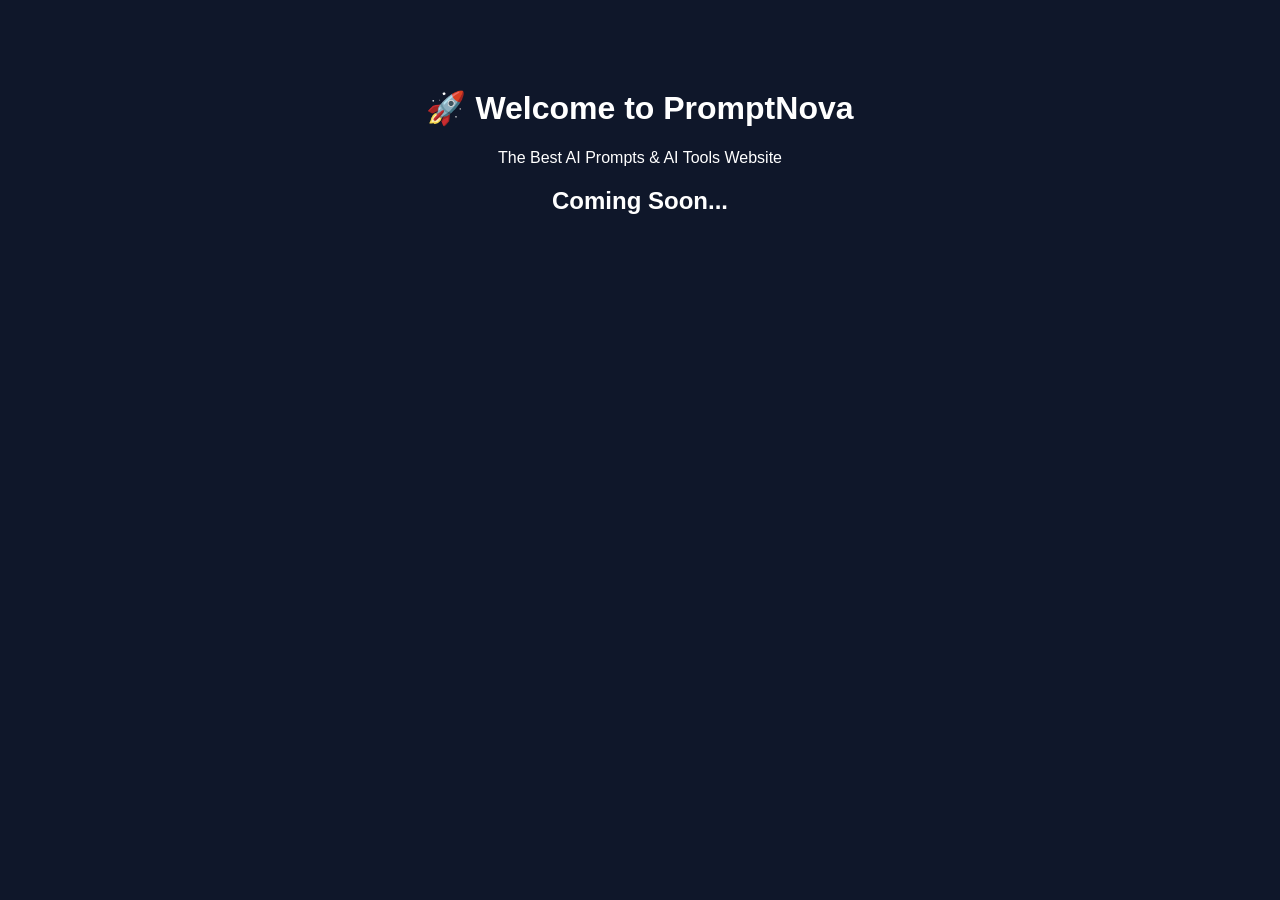
==== index.html @ 85c8603b "Update index.html" ====
<!DOCTYPE html>
<html>
<head>
<title>PromptNova</title>
</head>
<body style="background:#0f172a;color:white;font-family:Arial;text-align:center;padding:60px;">
<h1>🚀 Welcome to PromptNova</h1>
<p>The Best AI Prompts & AI Tools Website</p>
<h2>Coming Soon...</h2>
</body>
</html>
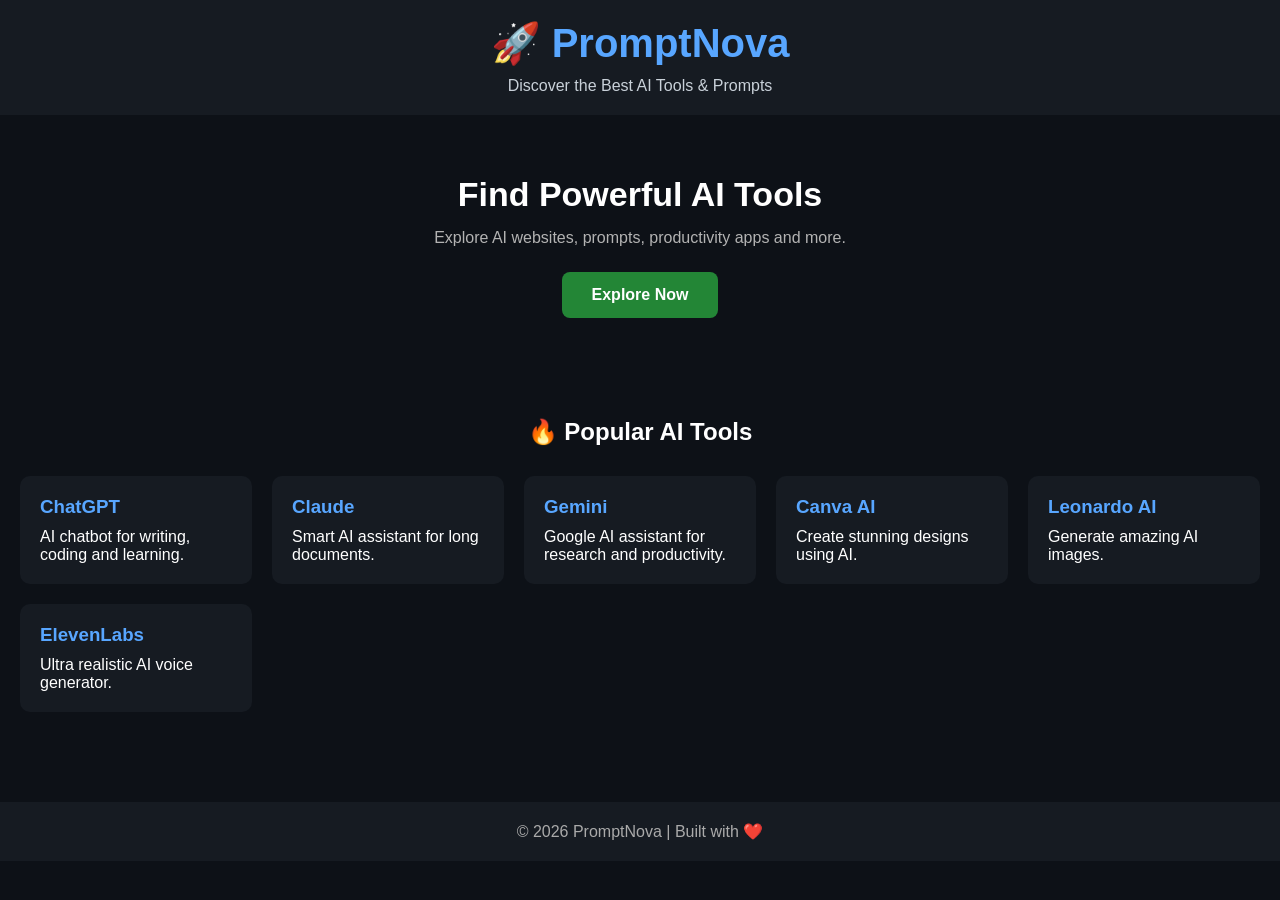
==== commit a7544f8c: "Update index.html" ====
--- a/index.html
+++ b/index.html
@@ -1,11 +1,165 @@
 <!DOCTYPE html>
-<html>
+<html lang="en">
 <head>
-<title>PromptNova</title>
+<meta charset="UTF-8">
+<meta name="viewport" content="width=device-width, initial-scale=1.0">
+<title>PromptNova - Best AI Tools & Prompts</title>
+
+<style>
+*{
+margin:0;
+padding:0;
+box-sizing:border-box;
+font-family:Arial,sans-serif;
+}
+
+body{
+background:#0d1117;
+color:white;
+}
+
+header{
+padding:20px;
+text-align:center;
+background:#161b22;
+}
+
+header h1{
+font-size:40px;
+color:#58a6ff;
+}
+
+header p{
+margin-top:10px;
+color:#c9d1d9;
+}
+
+.hero{
+padding:60px 20px;
+text-align:center;
+}
+
+.hero h2{
+font-size:34px;
+margin-bottom:15px;
+}
+
+.hero p{
+color:#b3b3b3;
+margin-bottom:25px;
+}
+
+.btn{
+background:#238636;
+padding:14px 30px;
+border-radius:8px;
+color:white;
+text-decoration:none;
+font-weight:bold;
+display:inline-block;
+}
+
+.section{
+padding:40px 20px;
+}
+
+.section h2{
+text-align:center;
+margin-bottom:30px;
+}
+
+.cards{
+display:grid;
+grid-template-columns:repeat(auto-fit,minmax(220px,1fr));
+gap:20px;
+}
+
+.card{
+background:#161b22;
+padding:20px;
+border-radius:10px;
+transition:.3s;
+}
+
+.card:hover{
+transform:translateY(-5px);
+}
+
+.card h3{
+margin-bottom:10px;
+color:#58a6ff;
+}
+
+footer{
+margin-top:50px;
+padding:20px;
+text-align:center;
+background:#161b22;
+color:#aaa;
+}
+</style>
+
 </head>
-<body style="background:#0f172a;color:white;font-family:Arial;text-align:center;padding:60px;">
-<h1>🚀 Welcome to PromptNova</h1>
-<p>The Best AI Prompts & AI Tools Website</p>
-<h2>Coming Soon...</h2>
+
+<body>
+
+<header>
+<h1>🚀 PromptNova</h1>
+<p>Discover the Best AI Tools & Prompts</p>
+</header>
+
+<section class="hero">
+<h2>Find Powerful AI Tools</h2>
+<p>Explore AI websites, prompts, productivity apps and more.</p>
+
+<a class="btn" href="#tools">Explore Now</a>
+</section>
+
+<section class="section" id="tools">
+
+<h2>🔥 Popular AI Tools</h2>
+
+<div class="cards">
+
+<div class="card">
+<h3>ChatGPT</h3>
+<p>AI chatbot for writing, coding and learning.</p>
+</div>
+
+<div class="card">
+<h3>Claude</h3>
+<p>Smart AI assistant for long documents.</p>
+</div>
+
+<div class="card">
+<h3>Gemini</h3>
+<p>Google AI assistant for research and productivity.</p>
+</div>
+
+<div class="card">
+<h3>Canva AI</h3>
+<p>Create stunning designs using AI.</p>
+</div>
+
+<div class="card">
+<h3>Leonardo AI</h3>
+<p>Generate amazing AI images.</p>
+</div>
+
+<div class="card">
+<h3>ElevenLabs</h3>
+<p>Ultra realistic AI voice generator.</p>
+</div>
+
+</div>
+
+</section>
+
+<footer>
+
+© 2026 PromptNova | Built with ❤️
+
+</footer>
+
 </body>
 </html>
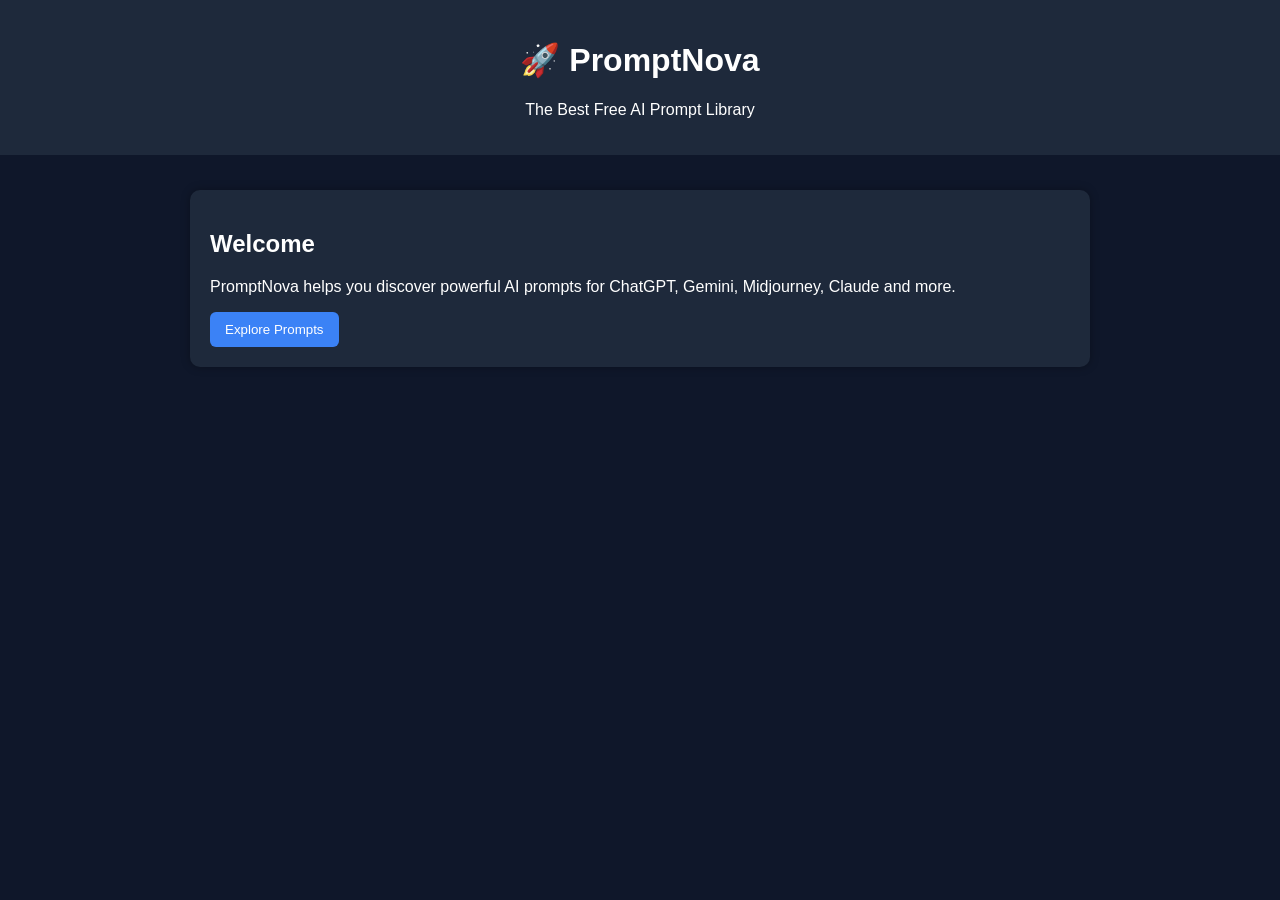
==== commit e9794d6b: "Update index.html" ====
--- a/index.html
+++ b/index.html
@@ -1,165 +1,34 @@
 <!DOCTYPE html>
 <html lang="en">
 <head>
-<meta charset="UTF-8">
-<meta name="viewport" content="width=device-width, initial-scale=1.0">
-<title>PromptNova - Best AI Tools & Prompts</title>
-
-<style>
-*{
-margin:0;
-padding:0;
-box-sizing:border-box;
-font-family:Arial,sans-serif;
-}
-
-body{
-background:#0d1117;
-color:white;
-}
-
-header{
-padding:20px;
-text-align:center;
-background:#161b22;
-}
-
-header h1{
-font-size:40px;
-color:#58a6ff;
-}
-
-header p{
-margin-top:10px;
-color:#c9d1d9;
-}
-
-.hero{
-padding:60px 20px;
-text-align:center;
-}
-
-.hero h2{
-font-size:34px;
-margin-bottom:15px;
-}
-
-.hero p{
-color:#b3b3b3;
-margin-bottom:25px;
-}
-
-.btn{
-background:#238636;
-padding:14px 30px;
-border-radius:8px;
-color:white;
-text-decoration:none;
-font-weight:bold;
-display:inline-block;
-}
-
-.section{
-padding:40px 20px;
-}
-
-.section h2{
-text-align:center;
-margin-bottom:30px;
-}
-
-.cards{
-display:grid;
-grid-template-columns:repeat(auto-fit,minmax(220px,1fr));
-gap:20px;
-}
-
-.card{
-background:#161b22;
-padding:20px;
-border-radius:10px;
-transition:.3s;
-}
-
-.card:hover{
-transform:translateY(-5px);
-}
-
-.card h3{
-margin-bottom:10px;
-color:#58a6ff;
-}
-
-footer{
-margin-top:50px;
-padding:20px;
-text-align:center;
-background:#161b22;
-color:#aaa;
-}
-</style>
-
+  <meta charset="UTF-8">
+  <meta name="viewport" content="width=device-width, initial-scale=1.0">
+  <title>PromptNova</title>
+  <link rel="stylesheet" href="style.css">
 </head>
 
 <body>
 
 <header>
-<h1>🚀 PromptNova</h1>
-<p>Discover the Best AI Tools & Prompts</p>
+  <h1>🚀 PromptNova</h1>
+  <p>The Best Free AI Prompt Library</p>
 </header>
 
-<section class="hero">
-<h2>Find Powerful AI Tools</h2>
-<p>Explore AI websites, prompts, productivity apps and more.</p>
+<div class="container">
+  <div class="card">
+    <h2>Welcome</h2>
+    <p>
+      PromptNova helps you discover powerful AI prompts for ChatGPT,
+      Gemini, Midjourney, Claude and more.
+    </p>
 
-<a class="btn" href="#tools">Explore Now</a>
-</section>
-
-<section class="section" id="tools">
-
-<h2>🔥 Popular AI Tools</h2>
-
-<div class="cards">
-
-<div class="card">
-<h3>ChatGPT</h3>
-<p>AI chatbot for writing, coding and learning.</p>
+    <a href="prompt.html">
+      <button>Explore Prompts</button>
+    </a>
+  </div>
 </div>
 
-<div class="card">
-<h3>Claude</h3>
-<p>Smart AI assistant for long documents.</p>
-</div>
-
-<div class="card">
-<h3>Gemini</h3>
-<p>Google AI assistant for research and productivity.</p>
-</div>
-
-<div class="card">
-<h3>Canva AI</h3>
-<p>Create stunning designs using AI.</p>
-</div>
-
-<div class="card">
-<h3>Leonardo AI</h3>
-<p>Generate amazing AI images.</p>
-</div>
-
-<div class="card">
-<h3>ElevenLabs</h3>
-<p>Ultra realistic AI voice generator.</p>
-</div>
-
-</div>
-
-</section>
-
-<footer>
-
-© 2026 PromptNova | Built with ❤️
-
-</footer>
+<script src="script.js"></script>
 
 </body>
 </html>
--- a/style.css
+++ b/style.css
@@ -0,0 +1,39 @@
+body{
+  margin:0;
+  font-family:Arial,sans-serif;
+  background:#0f172a;
+  color:white;
+}
+
+header{
+  background:#1e293b;
+  padding:20px;
+  text-align:center;
+}
+
+.container{
+  max-width:900px;
+  margin:auto;
+  padding:20px;
+}
+
+.card{
+  background:#1e293b;
+  padding:20px;
+  margin:15px 0;
+  border-radius:10px;
+  box-shadow:0 0 10px rgba(0,0,0,0.3);
+}
+
+button{
+  background:#3b82f6;
+  color:white;
+  border:none;
+  padding:10px 15px;
+  border-radius:6px;
+  cursor:pointer;
+}
+
+button:hover{
+  background:#2563eb;
+}
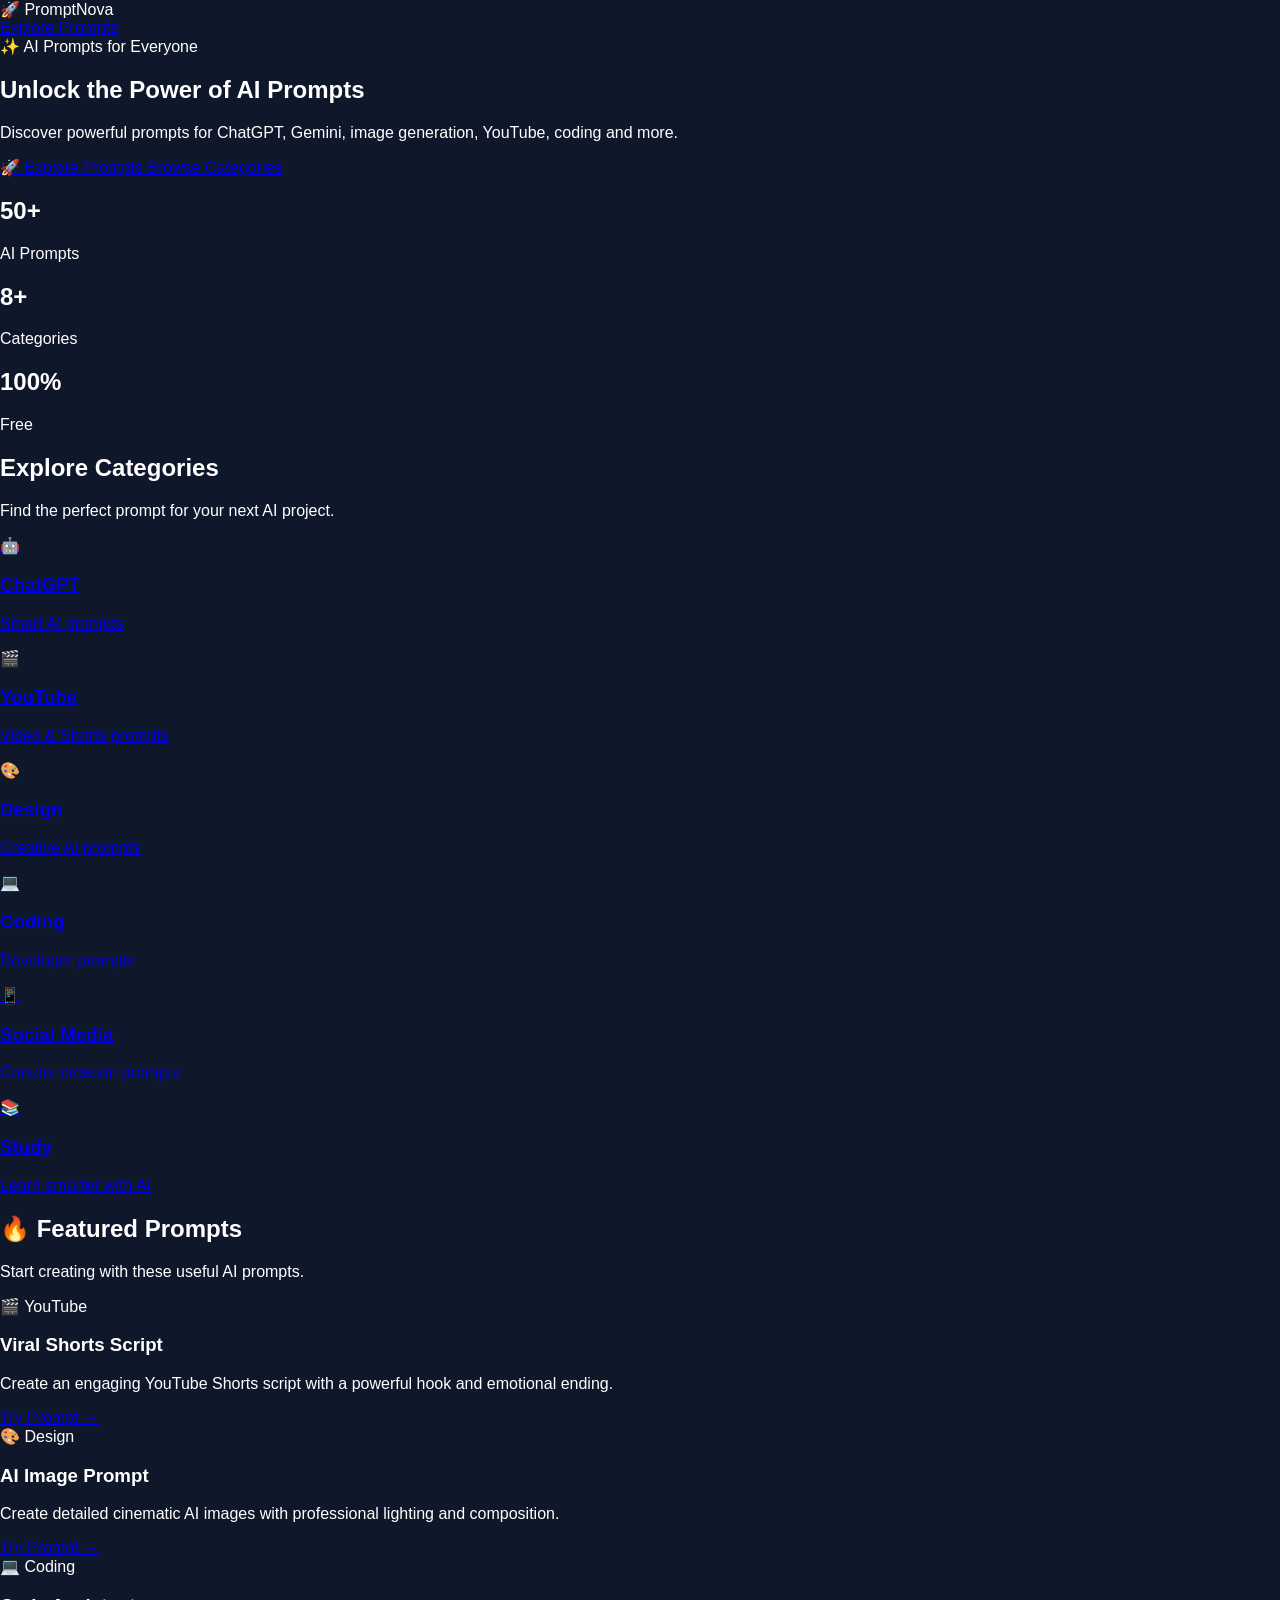
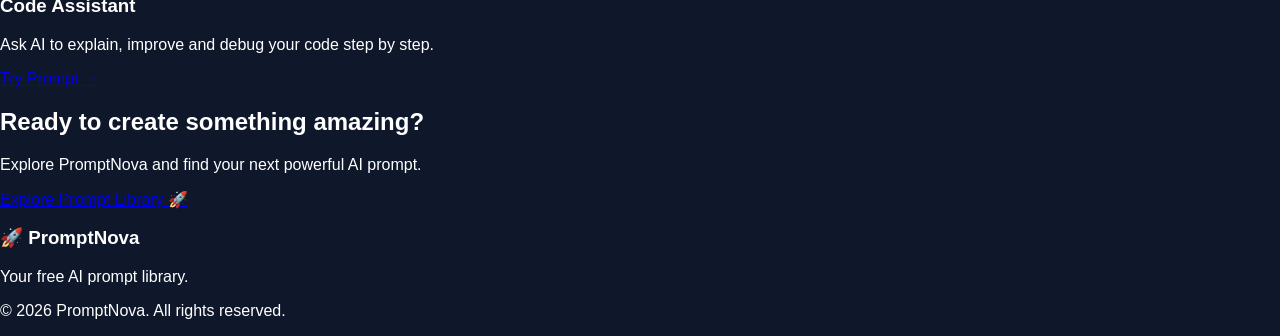
==== commit a8e0c87e: "Update index.html" ====
--- a/index.html
+++ b/index.html
@@ -3,32 +3,237 @@
 <head>
   <meta charset="UTF-8">
   <meta name="viewport" content="width=device-width, initial-scale=1.0">
-  <title>PromptNova</title>
+
+  <title>PromptNova — AI Prompt Library</title>
+
   <link rel="stylesheet" href="style.css">
 </head>
 
 <body>
 
-<header>
-  <h1>🚀 PromptNova</h1>
-  <p>The Best Free AI Prompt Library</p>
-</header>
-
-<div class="container">
-  <div class="card">
-    <h2>Welcome</h2>
+  <!-- NAVBAR -->
+  <nav class="navbar">
+    <div class="logo">🚀 PromptNova</div>
+
+    <a href="prompts.html" class="nav-btn">
+      Explore Prompts
+    </a>
+  </nav>
+
+
+  <!-- HERO SECTION -->
+  <section class="hero">
+
+    <div class="hero-content">
+
+      <div class="badge">
+        ✨ AI Prompts for Everyone
+      </div>
+
+      <h1>
+        Unlock the Power of
+        <span>AI Prompts</span>
+      </h1>
+
+      <p>
+        Discover powerful prompts for ChatGPT, Gemini,
+        image generation, YouTube, coding and more.
+      </p>
+
+      <div class="hero-buttons">
+
+        <a href="prompts.html" class="primary-btn">
+          🚀 Explore Prompts
+        </a>
+
+        <a href="#categories" class="secondary-btn">
+          Browse Categories
+        </a>
+
+      </div>
+
+    </div>
+
+  </section>
+
+
+  <!-- STATS -->
+  <section class="stats">
+
+    <div class="stat">
+      <h2>50+</h2>
+      <p>AI Prompts</p>
+    </div>
+
+    <div class="stat">
+      <h2>8+</h2>
+      <p>Categories</p>
+    </div>
+
+    <div class="stat">
+      <h2>100%</h2>
+      <p>Free</p>
+    </div>
+
+  </section>
+
+
+  <!-- CATEGORIES -->
+  <section class="section" id="categories">
+
+    <h2>Explore Categories</h2>
+
+    <p class="section-subtitle">
+      Find the perfect prompt for your next AI project.
+    </p>
+
+
+    <div class="category-grid">
+
+      <a href="prompts.html" class="category-card">
+        🤖
+        <h3>ChatGPT</h3>
+        <p>Smart AI prompts</p>
+      </a>
+
+      <a href="prompts.html" class="category-card">
+        🎬
+        <h3>YouTube</h3>
+        <p>Video & Shorts prompts</p>
+      </a>
+
+      <a href="prompts.html" class="category-card">
+        🎨
+        <h3>Design</h3>
+        <p>Creative AI prompts</p>
+      </a>
+
+      <a href="prompts.html" class="category-card">
+        💻
+        <h3>Coding</h3>
+        <p>Developer prompts</p>
+      </a>
+
+      <a href="prompts.html" class="category-card">
+        📱
+        <h3>Social Media</h3>
+        <p>Content creation prompts</p>
+      </a>
+
+      <a href="prompts.html" class="category-card">
+        📚
+        <h3>Study</h3>
+        <p>Learn smarter with AI</p>
+      </a>
+
+    </div>
+
+  </section>
+
+
+  <!-- FEATURED PROMPTS -->
+  <section class="section">
+
+    <h2>🔥 Featured Prompts</h2>
+
+    <p class="section-subtitle">
+      Start creating with these useful AI prompts.
+    </p>
+
+
+    <div class="featured-grid">
+
+      <div class="featured-card">
+
+        <span>🎬 YouTube</span>
+
+        <h3>Viral Shorts Script</h3>
+
+        <p>
+          Create an engaging YouTube Shorts script
+          with a powerful hook and emotional ending.
+        </p>
+
+        <a href="prompts.html">
+          Try Prompt →
+        </a>
+
+      </div>
+
+
+      <div class="featured-card">
+
+        <span>🎨 Design</span>
+
+        <h3>AI Image Prompt</h3>
+
+        <p>
+          Create detailed cinematic AI images with
+          professional lighting and composition.
+        </p>
+
+        <a href="prompts.html">
+          Try Prompt →
+        </a>
+
+      </div>
+
+
+      <div class="featured-card">
+
+        <span>💻 Coding</span>
+
+        <h3>Code Assistant</h3>
+
+        <p>
+          Ask AI to explain, improve and debug your
+          code step by step.
+        </p>
+
+        <a href="prompts.html">
+          Try Prompt →
+        </a>
+
+      </div>
+
+    </div>
+
+  </section>
+
+
+  <!-- CALL TO ACTION -->
+  <section class="cta">
+
+    <h2>Ready to create something amazing?</h2>
+
     <p>
-      PromptNova helps you discover powerful AI prompts for ChatGPT,
-      Gemini, Midjourney, Claude and more.
-    </p>
-
-    <a href="prompt.html">
-      <button>Explore Prompts</button>
+      Explore PromptNova and find your next powerful AI prompt.
+    </p>
+
+    <a href="prompts.html" class="primary-btn">
+      Explore Prompt Library 🚀
     </a>
-  </div>
-</div>
-
-<script src="script.js"></script>
+
+  </section>
+
+
+  <!-- FOOTER -->
+  <footer>
+
+    <h3>🚀 PromptNova</h3>
+
+    <p>
+      Your free AI prompt library.
+    </p>
+
+    <p class="copyright">
+      © 2026 PromptNova. All rights reserved.
+    </p>
+
+  </footer>
+
+
+  <script src="script.js"></script>
 
 </body>
-</html>
+</html> 
--- a/style.css
+++ b/style.css
@@ -37,3 +37,23 @@
 button:hover{
   background:#2563eb;
 }
+.categories{
+display:flex;
+gap:10px;
+flex-wrap:wrap;
+margin-bottom:20px;
+}
+
+.cat-btn{
+background:#2563eb;
+color:white;
+border:none;
+padding:10px 15px;
+border-radius:20px;
+cursor:pointer;
+font-weight:bold;
+}
+
+.cat-btn:hover{
+background:#1d4ed8;
+}
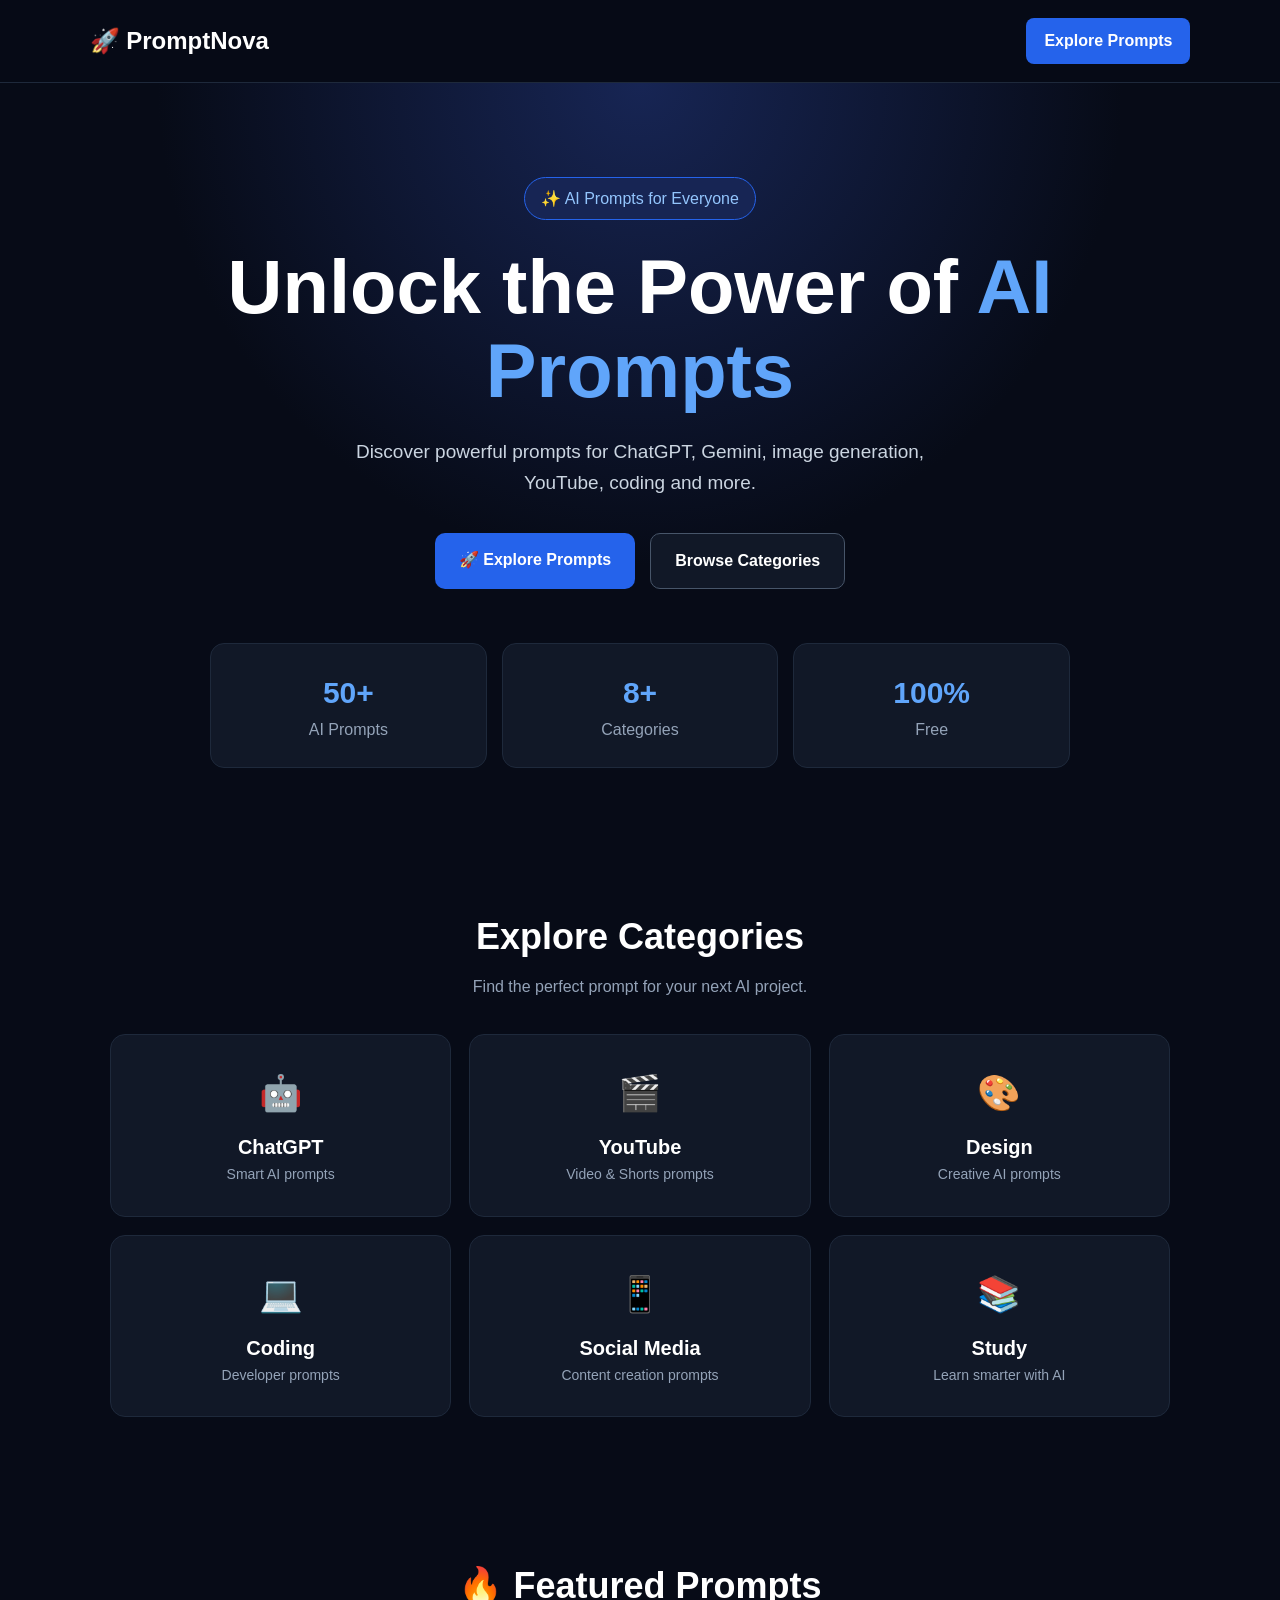
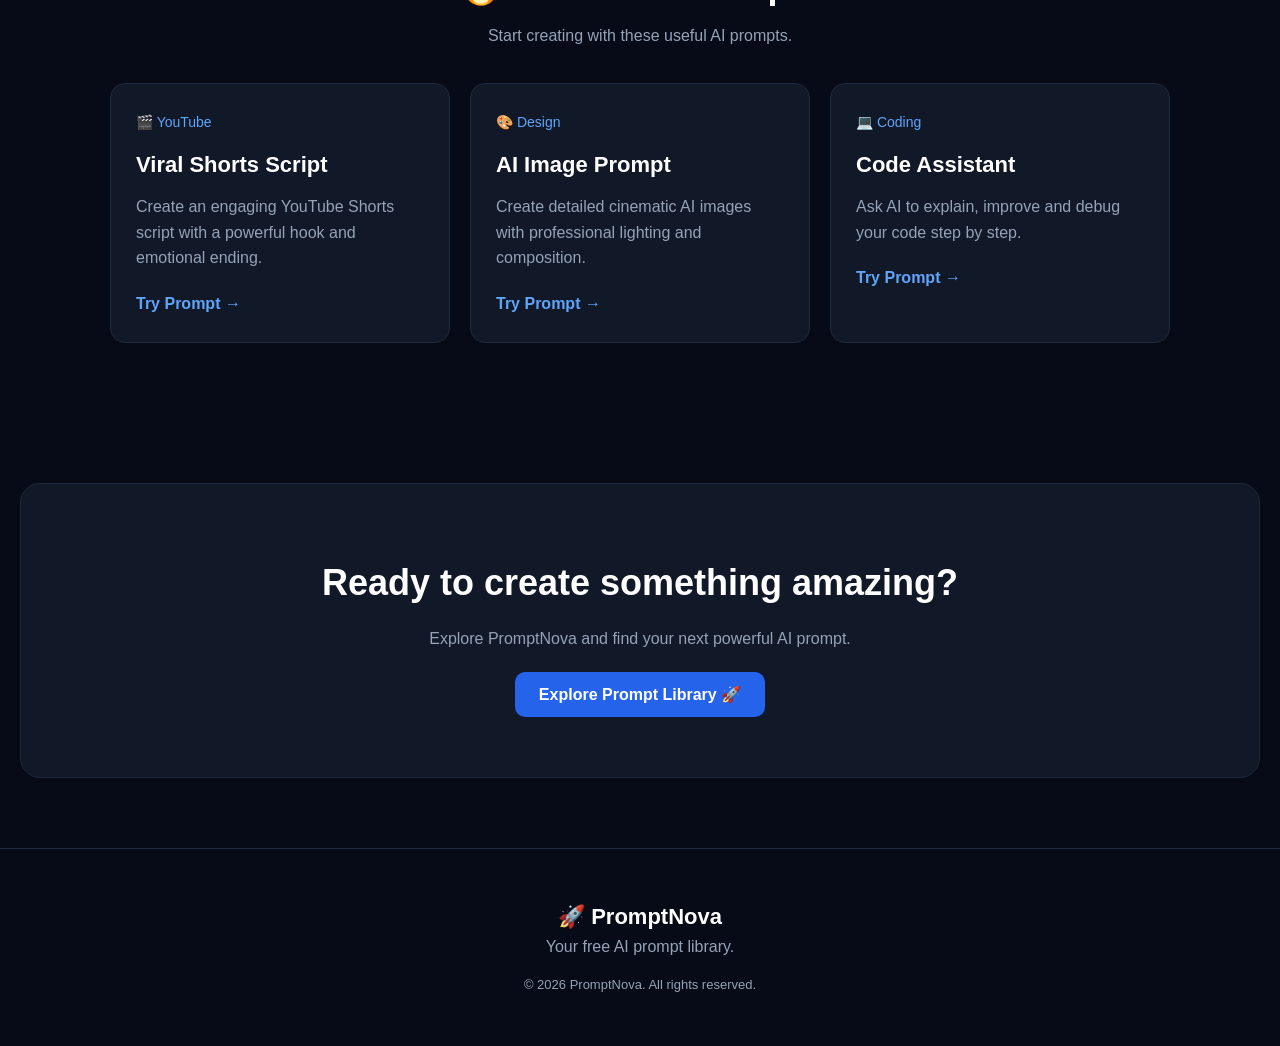
==== commit b89f3c87: "Update index.html" ====
--- a/index.html
+++ b/index.html
@@ -6,7 +6,7 @@
 
   <title>PromptNova — AI Prompt Library</title>
 
-  <link rel="stylesheet" href="style.css">
+  <link rel="stylesheet" href="style.css?v=2">
 </head>
 
 <body>
--- a/style.css
+++ b/style.css
@@ -1,59 +1,311 @@
-body{
-  margin:0;
-  font-family:Arial,sans-serif;
-  background:#0f172a;
-  color:white;
-}
-
-header{
-  background:#1e293b;
-  padding:20px;
-  text-align:center;
-}
-
-.container{
-  max-width:900px;
-  margin:auto;
-  padding:20px;
-}
-
-.card{
-  background:#1e293b;
-  padding:20px;
-  margin:15px 0;
-  border-radius:10px;
-  box-shadow:0 0 10px rgba(0,0,0,0.3);
-}
-
-button{
-  background:#3b82f6;
-  color:white;
-  border:none;
-  padding:10px 15px;
-  border-radius:6px;
-  cursor:pointer;
-}
-
-button:hover{
-  background:#2563eb;
-}
-.categories{
-display:flex;
-gap:10px;
-flex-wrap:wrap;
-margin-bottom:20px;
-}
-
-.cat-btn{
-background:#2563eb;
-color:white;
-border:none;
-padding:10px 15px;
-border-radius:20px;
-cursor:pointer;
-font-weight:bold;
-}
-
-.cat-btn:hover{
-background:#1d4ed8;
-}
+* {
+  box-sizing: border-box;
+  margin: 0;
+  padding: 0;
+}
+
+html {
+  scroll-behavior: smooth;
+}
+
+body {
+  font-family: Arial, sans-serif;
+  background: #070b17;
+  color: #ffffff;
+  line-height: 1.6;
+}
+
+a {
+  text-decoration: none;
+  color: inherit;
+}
+
+/* NAVBAR */
+
+.navbar {
+  width: 100%;
+  padding: 18px 7%;
+  display: flex;
+  justify-content: space-between;
+  align-items: center;
+  background: rgba(7, 11, 23, 0.95);
+  border-bottom: 1px solid #1e293b;
+  position: sticky;
+  top: 0;
+  z-index: 100;
+}
+
+.logo {
+  font-size: 24px;
+  font-weight: bold;
+}
+
+.nav-btn {
+  background: #2563eb;
+  padding: 10px 18px;
+  border-radius: 8px;
+  font-weight: bold;
+}
+
+/* HERO */
+
+.hero {
+  min-height: 600px;
+  display: flex;
+  justify-content: center;
+  align-items: center;
+  text-align: center;
+  padding: 80px 20px;
+  background:
+    radial-gradient(circle at top, #172554 0%, #070b17 55%);
+}
+
+.hero-content {
+  max-width: 850px;
+}
+
+.badge {
+  display: inline-block;
+  background: #172554;
+  border: 1px solid #2563eb;
+  padding: 8px 16px;
+  border-radius: 30px;
+  margin-bottom: 25px;
+  color: #93c5fd;
+}
+
+.hero h1 {
+  font-size: clamp(42px, 7vw, 76px);
+  line-height: 1.1;
+  margin-bottom: 25px;
+}
+
+.hero h1 span {
+  color: #60a5fa;
+}
+
+.hero p {
+  max-width: 650px;
+  margin: auto;
+  color: #cbd5e1;
+  font-size: 19px;
+}
+
+.hero-buttons {
+  margin-top: 35px;
+  display: flex;
+  justify-content: center;
+  gap: 15px;
+  flex-wrap: wrap;
+}
+
+.primary-btn,
+.secondary-btn {
+  padding: 14px 24px;
+  border-radius: 10px;
+  font-weight: bold;
+}
+
+.primary-btn {
+  background: #2563eb;
+}
+
+.secondary-btn {
+  border: 1px solid #475569;
+  background: #111827;
+}
+
+/* STATS */
+
+.stats {
+  max-width: 900px;
+  margin: -40px auto 70px;
+  display: grid;
+  grid-template-columns: repeat(3, 1fr);
+  gap: 15px;
+  padding: 0 20px;
+}
+
+.stat {
+  text-align: center;
+  background: #111827;
+  border: 1px solid #1e293b;
+  padding: 25px;
+  border-radius: 14px;
+}
+
+.stat h2 {
+  color: #60a5fa;
+  font-size: 30px;
+}
+
+.stat p {
+  color: #94a3b8;
+}
+
+/* SECTIONS */
+
+.section {
+  max-width: 1100px;
+  margin: auto;
+  padding: 70px 20px;
+  text-align: center;
+}
+
+.section > h2 {
+  font-size: 36px;
+  margin-bottom: 8px;
+}
+
+.section-subtitle {
+  color: #94a3b8;
+  margin-bottom: 35px;
+}
+
+/* CATEGORIES */
+
+.category-grid {
+  display: grid;
+  grid-template-columns: repeat(3, 1fr);
+  gap: 18px;
+}
+
+.category-card {
+  background: #111827;
+  border: 1px solid #1e293b;
+  border-radius: 15px;
+  padding: 30px 20px;
+  font-size: 35px;
+  transition: 0.25s;
+}
+
+.category-card:hover {
+  transform: translateY(-6px);
+  border-color: #2563eb;
+}
+
+.category-card h3 {
+  font-size: 20px;
+  margin-top: 10px;
+}
+
+.category-card p {
+  font-size: 14px;
+  color: #94a3b8;
+}
+
+/* FEATURED */
+
+.featured-grid {
+  display: grid;
+  grid-template-columns: repeat(3, 1fr);
+  gap: 20px;
+  text-align: left;
+}
+
+.featured-card {
+  background: #111827;
+  border: 1px solid #1e293b;
+  padding: 25px;
+  border-radius: 15px;
+}
+
+.featured-card span {
+  color: #60a5fa;
+  font-size: 14px;
+}
+
+.featured-card h3 {
+  margin: 12px 0;
+  font-size: 22px;
+}
+
+.featured-card p {
+  color: #94a3b8;
+  margin-bottom: 20px;
+}
+
+.featured-card a {
+  color: #60a5fa;
+  font-weight: bold;
+}
+
+/* CTA */
+
+.cta {
+  text-align: center;
+  margin: 70px 20px;
+  padding: 70px 20px;
+  border-radius: 20px;
+  background: #111827;
+  border: 1px solid #1e293b;
+}
+
+.cta h2 {
+  font-size: 36px;
+}
+
+.cta p {
+  color: #94a3b8;
+  margin: 15px 0 30px;
+}
+
+/* FOOTER */
+
+footer {
+  text-align: center;
+  padding: 50px 20px;
+  border-top: 1px solid #1e293b;
+  color: #94a3b8;
+}
+
+footer h3 {
+  color: white;
+  font-size: 22px;
+}
+
+.copyright {
+  margin-top: 15px;
+  font-size: 13px;
+}
+
+/* MOBILE */
+
+@media (max-width: 700px) {
+
+  .navbar {
+    padding: 15px 20px;
+  }
+
+  .logo {
+    font-size: 20px;
+  }
+
+  .nav-btn {
+    padding: 8px 12px;
+    font-size: 13px;
+  }
+
+  .hero {
+    min-height: 520px;
+  }
+
+  .hero p {
+    font-size: 16px;
+  }
+
+  .stats {
+    grid-template-columns: 1fr;
+    margin-top: 20px;
+  }
+
+  .category-grid,
+  .featured-grid {
+    grid-template-columns: 1fr;
+  }
+
+  .section > h2,
+  .cta h2 {
+    font-size: 28px;
+  }
+}
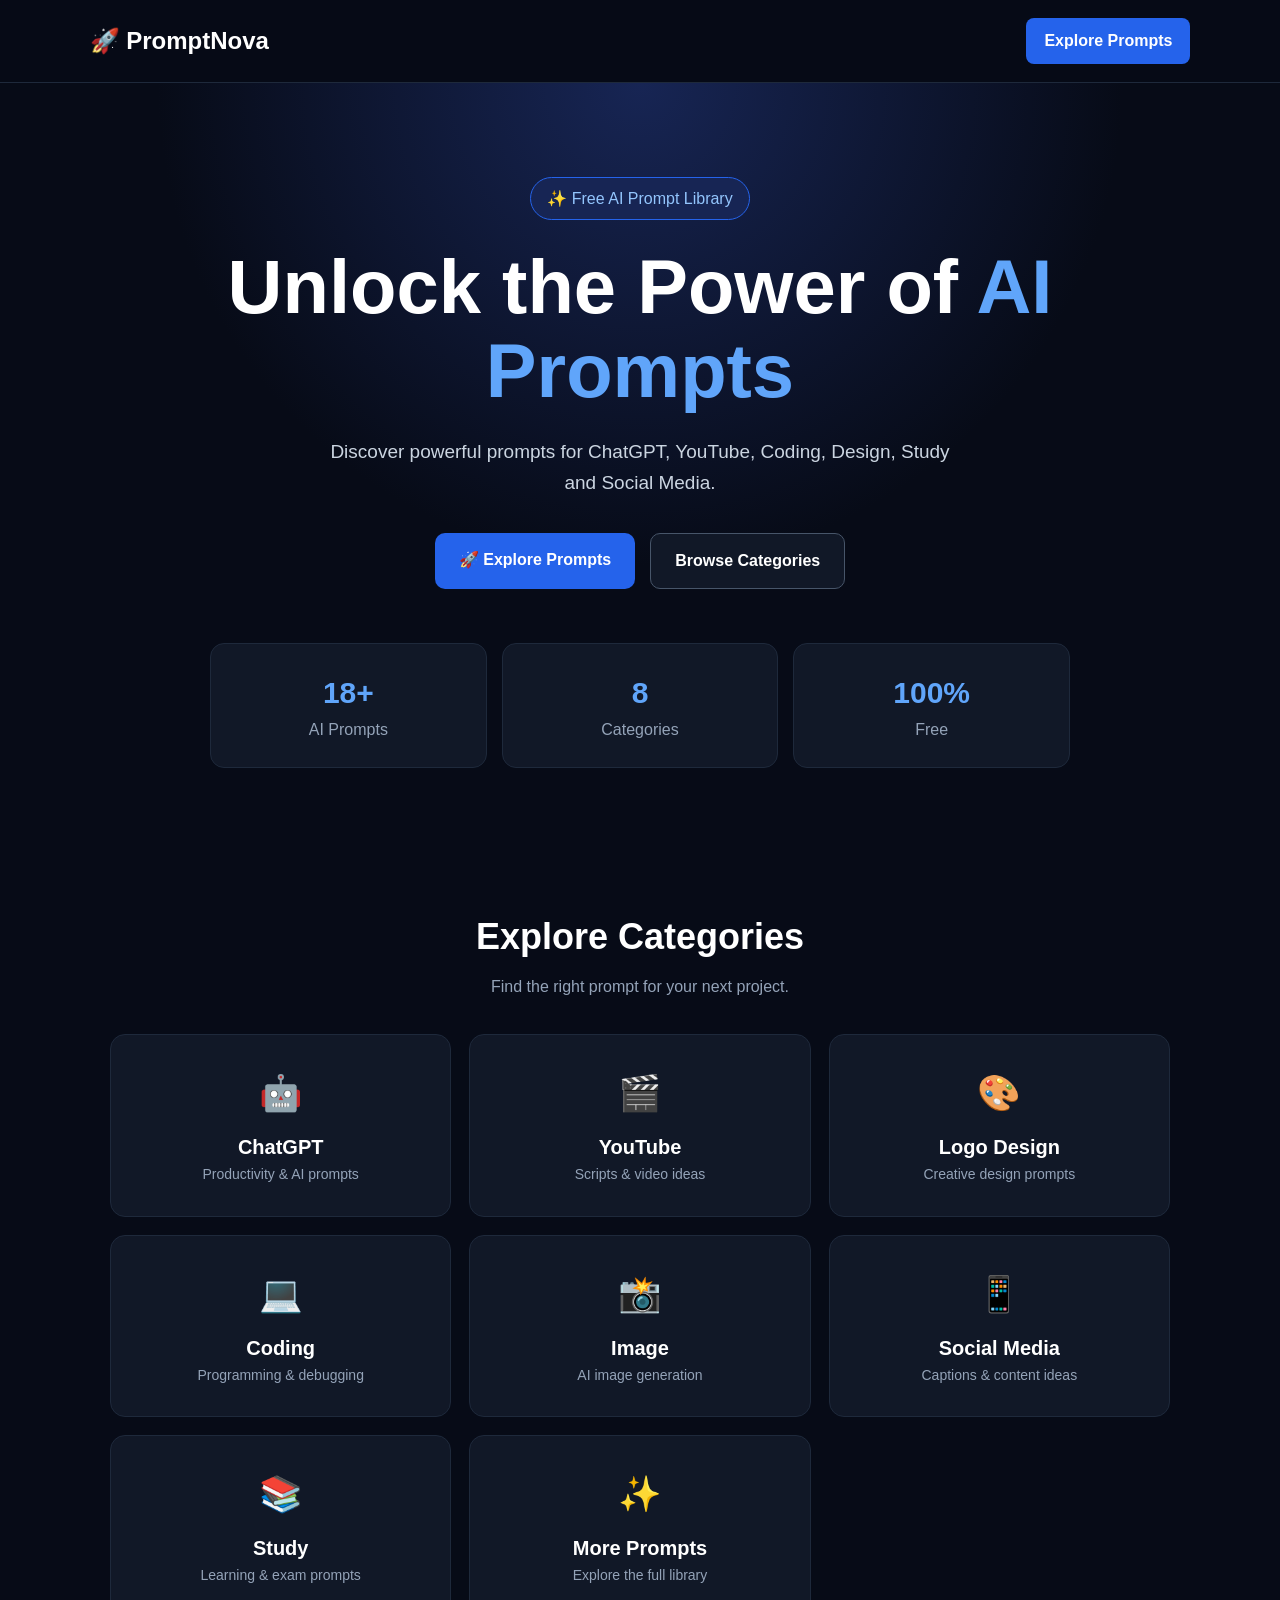
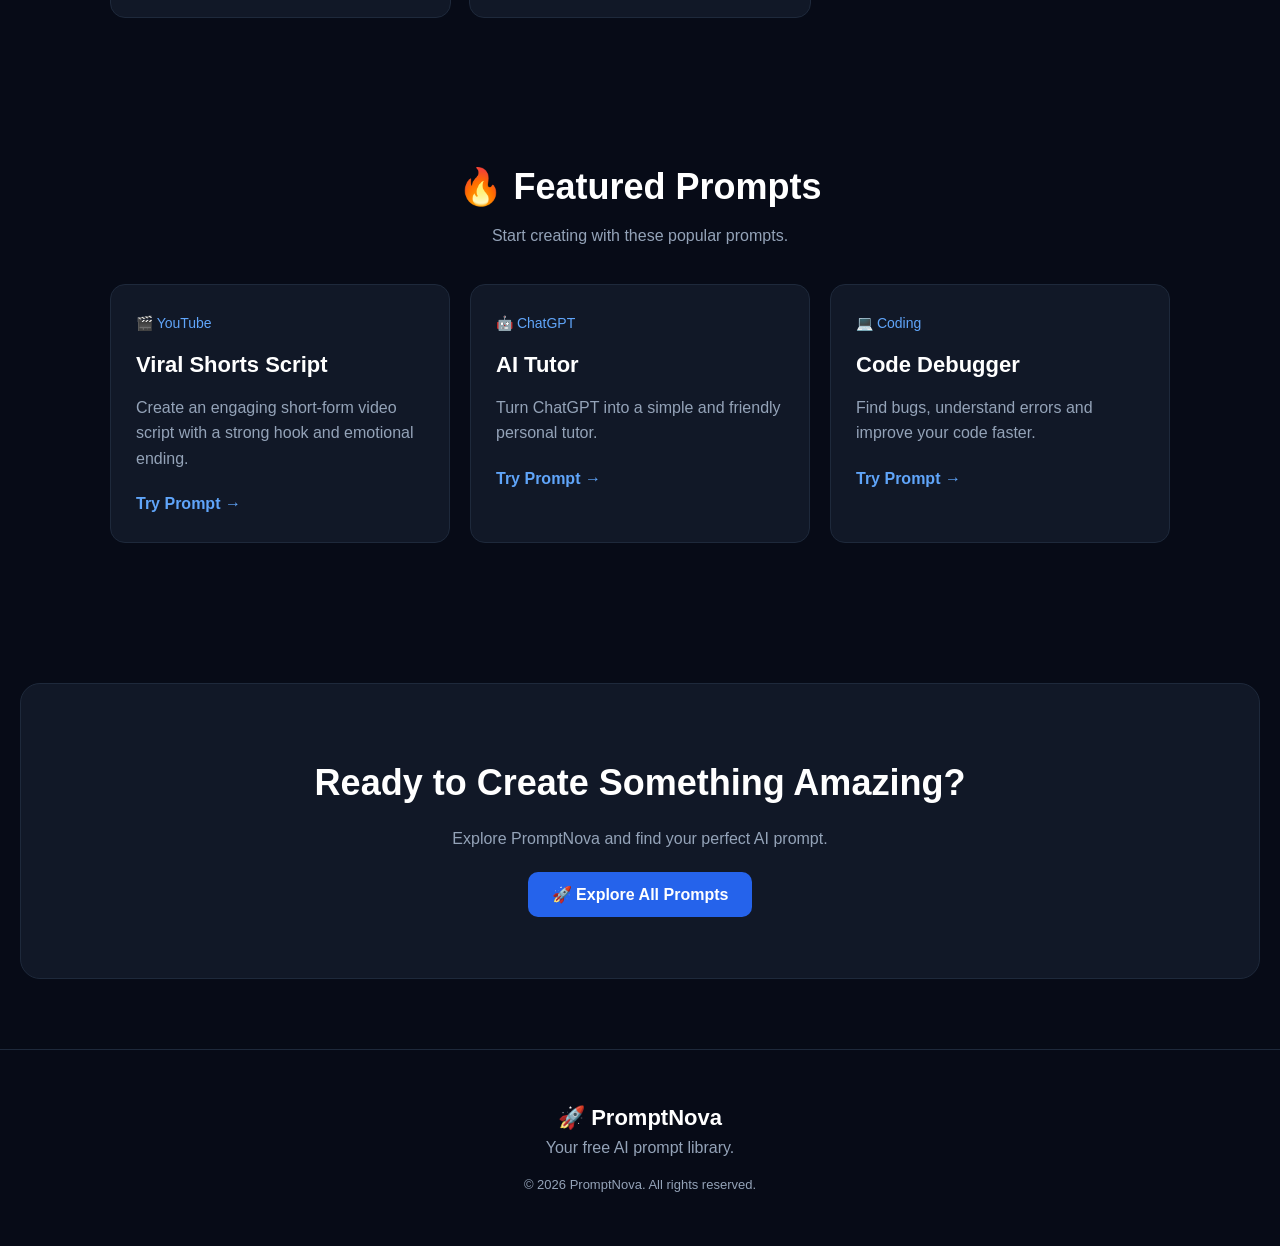
==== commit c0a3963d: "Update index.html" ====
--- a/index.html
+++ b/index.html
@@ -1,52 +1,84 @@
-<!DOCTYPE html>
+  <!DOCTYPE html>
 <html lang="en">
+
 <head>
+
   <meta charset="UTF-8">
-  <meta name="viewport" content="width=device-width, initial-scale=1.0">
-
-  <title>PromptNova — AI Prompt Library</title>
-
-  <link rel="stylesheet" href="style.css?v=2">
+
+  <meta
+    name="viewport"
+    content="width=device-width, initial-scale=1.0"
+  >
+
+  <title>PromptNova — Free AI Prompts</title>
+
+  <link rel="stylesheet" href="style.css?v=4">
+
 </head>
 
+
 <body>
 
+
   <!-- NAVBAR -->
+
   <nav class="navbar">
-    <div class="logo">🚀 PromptNova</div>
-
-    <a href="prompts.html" class="nav-btn">
+
+    <div class="logo">
+      🚀 PromptNova
+    </div>
+
+    <a
+      href="prompts.html"
+      class="nav-btn"
+    >
       Explore Prompts
     </a>
+
   </nav>
 
 
-  <!-- HERO SECTION -->
+
+  <!-- HERO -->
+
   <section class="hero">
 
     <div class="hero-content">
 
       <div class="badge">
-        ✨ AI Prompts for Everyone
+        ✨ Free AI Prompt Library
       </div>
+
 
       <h1>
         Unlock the Power of
         <span>AI Prompts</span>
       </h1>
 
+
       <p>
-        Discover powerful prompts for ChatGPT, Gemini,
-        image generation, YouTube, coding and more.
+
+        Discover powerful prompts for
+        ChatGPT, YouTube, Coding, Design,
+        Study and Social Media.
+
       </p>
 
+
       <div class="hero-buttons">
 
-        <a href="prompts.html" class="primary-btn">
+        <a
+          href="prompts.html"
+          class="primary-btn"
+        >
           🚀 Explore Prompts
         </a>
 
-        <a href="#categories" class="secondary-btn">
+
+        <a
+          href="#categories"
+          class="secondary-btn"
+        >
           Browse Categories
         </a>
 
@@ -57,101 +89,260 @@
   </section>
 
 
+
   <!-- STATS -->
+
   <section class="stats">
 
     <div class="stat">
-      <h2>50+</h2>
-      <p>AI Prompts</p>
-    </div>
+
+      <h2>18+</h2>
+
+      <p>
+        AI Prompts
+      </p>
+
+    </div>
+
 
     <div class="stat">
-      <h2>8+</h2>
-      <p>Categories</p>
-    </div>
+
+      <h2>8</h2>
+
+      <p>
+        Categories
+      </p>
+
+    </div>
+
 
     <div class="stat">
+
       <h2>100%</h2>
-      <p>Free</p>
+
+      <p>
+        Free
+      </p>
+
     </div>
 
   </section>
 
 
+
   <!-- CATEGORIES -->
-  <section class="section" id="categories">
-
-    <h2>Explore Categories</h2>
+
+  <section
+    class="section"
+    id="categories"
+  >
+
+    <h2>
+      Explore Categories
+    </h2>
+
 
     <p class="section-subtitle">
-      Find the perfect prompt for your next AI project.
+
+      Find the right prompt for your next project.
+
     </p>
 
 
+
     <div class="category-grid">
 
-      <a href="prompts.html" class="category-card">
+
+      <a
+        href="prompts.html"
+        class="category-card"
+      >
+
         🤖
-        <h3>ChatGPT</h3>
-        <p>Smart AI prompts</p>
-      </a>
-
-      <a href="prompts.html" class="category-card">
+
+        <h3>
+          ChatGPT
+        </h3>
+
+        <p>
+          Productivity & AI prompts
+        </p>
+
+      </a>
+
+
+
+      <a
+        href="prompts.html"
+        class="category-card"
+      >
+
         🎬
-        <h3>YouTube</h3>
-        <p>Video & Shorts prompts</p>
-      </a>
-
-      <a href="prompts.html" class="category-card">
+
+        <h3>
+          YouTube
+        </h3>
+
+        <p>
+          Scripts & video ideas
+        </p>
+
+      </a>
+
+
+
+      <a
+        href="prompts.html"
+        class="category-card"
+      >
+
         🎨
-        <h3>Design</h3>
-        <p>Creative AI prompts</p>
-      </a>
-
-      <a href="prompts.html" class="category-card">
+
+        <h3>
+          Logo Design
+        </h3>
+
+        <p>
+          Creative design prompts
+        </p>
+
+      </a>
+
+
+
+      <a
+        href="prompts.html"
+        class="category-card"
+      >
+
         💻
-        <h3>Coding</h3>
-        <p>Developer prompts</p>
-      </a>
-
-      <a href="prompts.html" class="category-card">
+
+        <h3>
+          Coding
+        </h3>
+
+        <p>
+          Programming & debugging
+        </p>
+
+      </a>
+
+
+
+      <a
+        href="prompts.html"
+        class="category-card"
+      >
+
+        📸
+
+        <h3>
+          Image
+        </h3>
+
+        <p>
+          AI image generation
+        </p>
+
+      </a>
+
+
+
+      <a
+        href="prompts.html"
+        class="category-card"
+      >
+
         📱
-        <h3>Social Media</h3>
-        <p>Content creation prompts</p>
-      </a>
-
-      <a href="prompts.html" class="category-card">
+
+        <h3>
+          Social Media
+        </h3>
+
+        <p>
+          Captions & content ideas
+        </p>
+
+      </a>
+
+
+
+      <a
+        href="prompts.html"
+        class="category-card"
+      >
+
         📚
-        <h3>Study</h3>
-        <p>Learn smarter with AI</p>
-      </a>
+
+        <h3>
+          Study
+        </h3>
+
+        <p>
+          Learning & exam prompts
+        </p>
+
+      </a>
+
+
+
+      <a
+        href="prompts.html"
+        class="category-card"
+      >
+
+        ✨
+
+        <h3>
+          More Prompts
+        </h3>
+
+        <p>
+          Explore the full library
+        </p>
+
+      </a>
+
 
     </div>
 
   </section>
 
 
-  <!-- FEATURED PROMPTS -->
+
+  <!-- FEATURED -->
+
   <section class="section">
 
-    <h2>🔥 Featured Prompts</h2>
+    <h2>
+      🔥 Featured Prompts
+    </h2>
+
 
     <p class="section-subtitle">
-      Start creating with these useful AI prompts.
+
+      Start creating with these popular prompts.
+
     </p>
 
 
+
     <div class="featured-grid">
 
+
       <div class="featured-card">
 
-        <span>🎬 YouTube</span>
-
-        <h3>Viral Shorts Script</h3>
-
-        <p>
-          Create an engaging YouTube Shorts script
-          with a powerful hook and emotional ending.
+        <span>
+          🎬 YouTube
+        </span>
+
+        <h3>
+          Viral Shorts Script
+        </h3>
+
+        <p>
+          Create an engaging short-form video script
+          with a strong hook and emotional ending.
         </p>
 
         <a href="prompts.html">
@@ -161,15 +352,20 @@
       </div>
 
 
+
       <div class="featured-card">
 
-        <span>🎨 Design</span>
-
-        <h3>AI Image Prompt</h3>
-
-        <p>
-          Create detailed cinematic AI images with
-          professional lighting and composition.
+        <span>
+          🤖 ChatGPT
+        </span>
+
+        <h3>
+          AI Tutor
+        </h3>
+
+        <p>
+          Turn ChatGPT into a simple and friendly
+          personal tutor.
         </p>
 
         <a href="prompts.html">
@@ -179,15 +375,20 @@
       </div>
 
 
+
       <div class="featured-card">
 
-        <span>💻 Coding</span>
-
-        <h3>Code Assistant</h3>
-
-        <p>
-          Ask AI to explain, improve and debug your
-          code step by step.
+        <span>
+          💻 Coding
+        </span>
+
+        <h3>
+          Code Debugger
+        </h3>
+
+        <p>
+          Find bugs, understand errors and improve
+          your code faster.
         </p>
 
         <a href="prompts.html">
@@ -196,36 +397,52 @@
 
       </div>
 
+
     </div>
 
   </section>
 
 
-  <!-- CALL TO ACTION -->
+
+  <!-- CTA -->
+
   <section class="cta">
 
-    <h2>Ready to create something amazing?</h2>
+    <h2>
+      Ready to Create Something Amazing?
+    </h2>
+
 
     <p>
-      Explore PromptNova and find your next powerful AI prompt.
+      Explore PromptNova and find your perfect AI prompt.
     </p>
 
-    <a href="prompts.html" class="primary-btn">
-      Explore Prompt Library 🚀
+
+    <a
+      href="prompts.html"
+      class="primary-btn"
+    >
+      🚀 Explore All Prompts
     </a>
 
   </section>
 
 
+
   <!-- FOOTER -->
+
   <footer>
 
-    <h3>🚀 PromptNova</h3>
+    <h3>
+      🚀 PromptNova
+    </h3>
+
 
     <p>
       Your free AI prompt library.
     </p>
 
+
     <p class="copyright">
       © 2026 PromptNova. All rights reserved.
     </p>
@@ -233,7 +450,9 @@
   </footer>
 
 
+
   <script src="script.js"></script>
 
 </body>
-</html> 
+
+</html>
--- a/style.css
+++ b/style.css
@@ -309,3 +309,130 @@
     font-size: 28px;
   }
 }
+/* PROMPTS PAGE */
+
+.prompts-hero {
+  text-align: center;
+  padding: 70px 20px 40px;
+  background: radial-gradient(circle at top, #172554 0%, #070b17 60%);
+}
+
+.prompts-hero h1 {
+  font-size: clamp(38px, 6vw, 60px);
+  margin: 18px 0 12px;
+}
+
+.prompts-hero p {
+  color: #94a3b8;
+  max-width: 650px;
+  margin: auto;
+  font-size: 17px;
+}
+
+.prompts-container {
+  max-width: 1100px;
+  margin: auto;
+  padding: 30px 20px 80px;
+}
+
+.prompt-search {
+  width: 100%;
+  padding: 16px 20px;
+  border-radius: 12px;
+  border: 1px solid #334155;
+  background: #111827;
+  color: white;
+  font-size: 16px;
+  outline: none;
+  margin-bottom: 20px;
+}
+
+.prompt-search:focus {
+  border-color: #2563eb;
+}
+
+.prompt-search::placeholder {
+  color: #64748b;
+}
+
+.categories {
+  display: flex;
+  gap: 10px;
+  flex-wrap: wrap;
+  margin-bottom: 30px;
+}
+
+.cat-btn {
+  padding: 10px 17px;
+  border-radius: 25px;
+  border: 1px solid #334155;
+  background: #111827;
+  color: white;
+  cursor: pointer;
+  font-weight: bold;
+}
+
+.cat-btn:hover {
+  background: #2563eb;
+  border-color: #2563eb;
+}
+
+.prompt-grid {
+  display: grid;
+  grid-template-columns: repeat(2, 1fr);
+  gap: 20px;
+}
+
+.prompt-card {
+  background: #111827;
+  border: 1px solid #1e293b;
+  border-radius: 16px;
+  padding: 25px;
+  transition: 0.25s;
+}
+
+.prompt-card:hover {
+  transform: translateY(-5px);
+  border-color: #2563eb;
+}
+
+.prompt-tag {
+  color: #60a5fa;
+  font-size: 14px;
+  font-weight: bold;
+}
+
+.prompt-card h2 {
+  margin: 12px 0;
+  font-size: 23px;
+}
+
+.prompt-card p {
+  color: #94a3b8;
+  margin-bottom: 22px;
+}
+
+.prompt-card button {
+  width: 100%;
+  padding: 12px;
+  border: none;
+  border-radius: 9px;
+  background: #2563eb;
+  color: white;
+  font-weight: bold;
+  cursor: pointer;
+}
+
+.prompt-card button:hover {
+  background: #1d4ed8;
+}
+
+@media (max-width: 700px) {
+  .prompt-grid {
+    grid-template-columns: 1fr;
+  }
+
+  .prompts-hero {
+    padding-top: 50px;
+  }
+}
